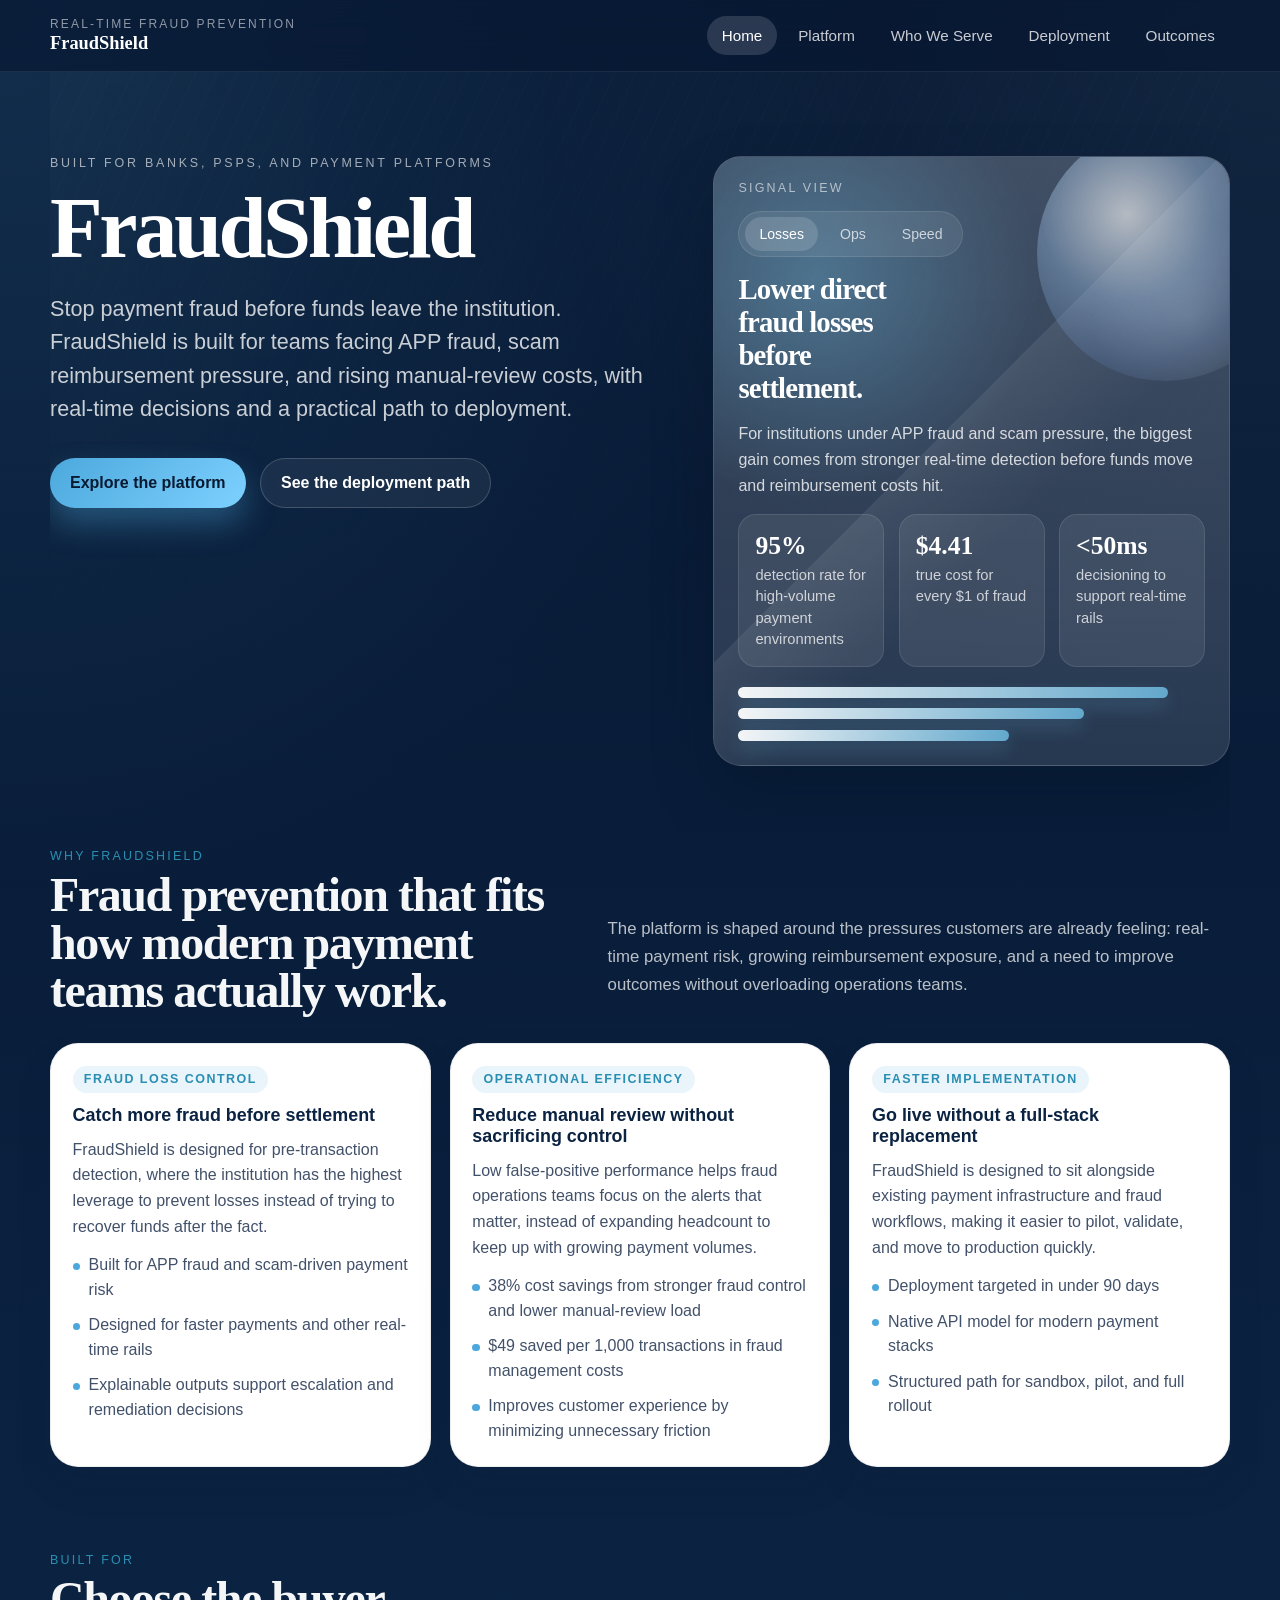
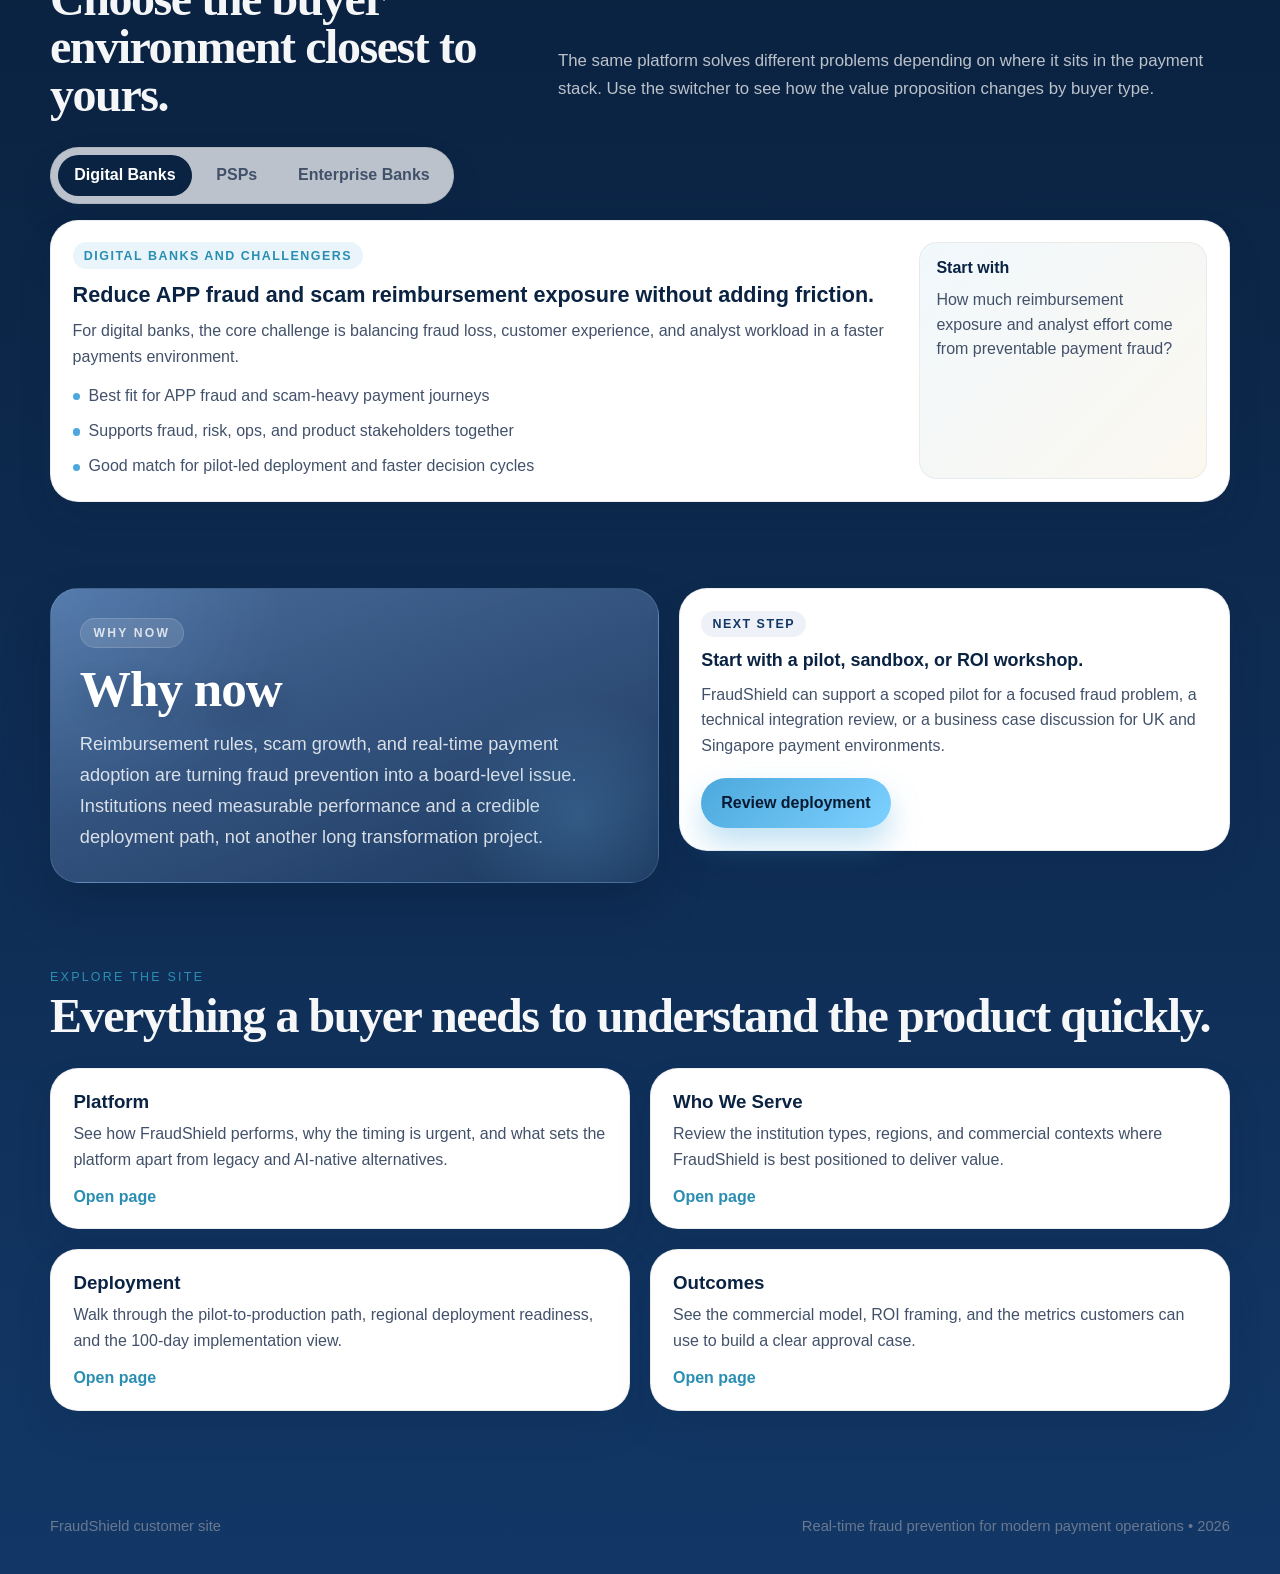
==== index.html @ af3e4e70 "Initial website commit" ====
<!DOCTYPE html>
<html lang="en">
  <head>
    <meta charset="UTF-8" />
    <meta name="viewport" content="width=device-width, initial-scale=1.0" />
    <title>FraudShield | Real-Time Fraud Detection for Banks and PSPs</title>
    <meta
      name="description"
      content="FraudShield helps banks, PSPs, and payment platforms stop payment fraud in real time with high detection accuracy, low false positives, and fast deployment."
    />
    <link rel="stylesheet" href="assets/styles.css" />
    <script src="assets/app.js" defer></script>
  </head>
  <body>
    <header class="site-header">
      <div class="site-header__inner">
        <a class="brand" href="index.html">
          <span class="brand__eyebrow">Real-Time Fraud Prevention</span>
          <span class="brand__name">FraudShield</span>
        </a>
        <button class="menu-toggle" type="button" aria-expanded="false" aria-label="Open navigation" data-menu-toggle>
          <span></span>
        </button>
        <nav class="site-nav" data-menu>
          <a href="index.html" data-nav>Home</a>
          <a href="opportunity.html" data-nav>Platform</a>
          <a href="prioritization.html" data-nav>Who We Serve</a>
          <a href="execution.html" data-nav>Deployment</a>
          <a href="economics.html" data-nav>Outcomes</a>
        </nav>
      </div>
    </header>

    <main>
      <section class="hero">
        <div class="reveal">
          <div class="eyebrow">Built for banks, PSPs, and payment platforms</div>
          <h1 class="hero__title">FraudShield</h1>
          <p class="hero__subtitle">
            Stop payment fraud before funds leave the institution. FraudShield is built for teams facing APP fraud,
            scam reimbursement pressure, and rising manual-review costs, with real-time decisions and a practical path
            to deployment.
          </p>
          <div class="hero__actions">
            <a class="button button--primary" href="opportunity.html">Explore the platform</a>
            <a class="button button--secondary" href="execution.html">See the deployment path</a>
          </div>
        </div>

        <aside class="hero-card hero-card--interactive reveal" data-tilt-card>
          <div class="hero-card__globe" aria-hidden="true"></div>
          <div class="hero-card__grid">
            <div class="hero-card__label">Signal View</div>
            <div class="signal-tabs" role="tablist" aria-label="FraudShield value drivers">
              <button class="signal-tab is-active" type="button" role="tab" aria-selected="true" data-signal-tab="loss">
                Losses
              </button>
              <button class="signal-tab" type="button" role="tab" aria-selected="false" data-signal-tab="ops">
                Ops
              </button>
              <button class="signal-tab" type="button" role="tab" aria-selected="false" data-signal-tab="speed">
                Speed
              </button>
            </div>

            <div class="signal-panel is-active" data-signal-panel="loss">
              <h2>Lower direct fraud losses before settlement.</h2>
              <p>
                For institutions under APP fraud and scam pressure, the biggest gain comes from stronger real-time
                detection before funds move and reimbursement costs hit.
              </p>
              <div class="hero-card__metrics">
                <div class="mini-metric">
                  <strong>95%</strong>
                  <span>detection rate for high-volume payment environments</span>
                </div>
                <div class="mini-metric">
                  <strong>$4.41</strong>
                  <span>true cost for every $1 of fraud</span>
                </div>
                <div class="mini-metric">
                  <strong>&lt;50ms</strong>
                  <span>decisioning to support real-time rails</span>
                </div>
              </div>
              <div class="signal-bars" aria-hidden="true">
                <span style="--bar: 92%"></span>
                <span style="--bar: 74%"></span>
                <span style="--bar: 58%"></span>
              </div>
            </div>

            <div class="signal-panel" data-signal-panel="ops" hidden>
              <h2>Free fraud teams from low-value review work.</h2>
              <p>
                FraudShield is designed to reduce noisy alerts so analysts can focus on meaningful risk, not swollen
                queues and unnecessary customer friction.
              </p>
              <div class="hero-card__metrics">
                <div class="mini-metric">
                  <strong>0.5%</strong>
                  <span>false positives to cut manual-review load</span>
                </div>
                <div class="mini-metric">
                  <strong>94%</strong>
                  <span>fewer false positives versus legacy systems</span>
                </div>
                <div class="mini-metric">
                  <strong>$49</strong>
                  <span>saved per 1,000 transactions in modeled outcomes</span>
                </div>
              </div>
              <div class="signal-bars" aria-hidden="true">
                <span style="--bar: 28%"></span>
                <span style="--bar: 86%"></span>
                <span style="--bar: 63%"></span>
              </div>
            </div>

            <div class="signal-panel" data-signal-panel="speed" hidden>
              <h2>Move from evaluation to production quickly.</h2>
              <p>
                The value proposition is not only stronger model performance. It is reaching pilot, validation, and
                production on a timeline that buying teams can realistically support.
              </p>
              <div class="hero-card__metrics">
                <div class="mini-metric">
                  <strong>&lt;90 days</strong>
                  <span>targeted deployment timeline</span>
                </div>
                <div class="mini-metric">
                  <strong>3 stages</strong>
                  <span>discover, validate, and launch path</span>
                </div>
                <div class="mini-metric">
                  <strong>API-first</strong>
                  <span>architecture for modern payment stacks</span>
                </div>
              </div>
              <div class="signal-bars" aria-hidden="true">
                <span style="--bar: 44%"></span>
                <span style="--bar: 67%"></span>
                <span style="--bar: 90%"></span>
              </div>
            </div>
          </div>
        </aside>
      </section>

      <section class="section">
        <div class="section__header reveal">
          <div>
            <div class="section__eyebrow">Why FraudShield</div>
            <h2>Fraud prevention that fits how modern payment teams actually work.</h2>
          </div>
          <p class="section__lead">
            The platform is shaped around the pressures customers are already feeling: real-time payment risk, growing
            reimbursement exposure, and a need to improve outcomes without overloading operations teams.
          </p>
        </div>

        <div class="story-grid">
          <article class="story-card reveal">
            <div class="label-row">
              <span class="label label--bright">Fraud Loss Control</span>
            </div>
            <h3>Catch more fraud before settlement</h3>
            <p>
              FraudShield is designed for pre-transaction detection, where the institution has the highest leverage to
              prevent losses instead of trying to recover funds after the fact.
            </p>
            <ul class="bullet-list">
              <li>Built for APP fraud and scam-driven payment risk</li>
              <li>Designed for faster payments and other real-time rails</li>
              <li>Explainable outputs support escalation and remediation decisions</li>
            </ul>
          </article>

          <article class="story-card reveal">
            <div class="label-row">
              <span class="label label--bright">Operational Efficiency</span>
            </div>
            <h3>Reduce manual review without sacrificing control</h3>
            <p>
              Low false-positive performance helps fraud operations teams focus on the alerts that matter, instead of
              expanding headcount to keep up with growing payment volumes.
            </p>
            <ul class="bullet-list">
              <li>38% cost savings from stronger fraud control and lower manual-review load</li>
              <li>$49 saved per 1,000 transactions in fraud management costs</li>
              <li>Improves customer experience by minimizing unnecessary friction</li>
            </ul>
          </article>

          <article class="story-card reveal">
            <div class="label-row">
              <span class="label label--bright">Faster Implementation</span>
            </div>
            <h3>Go live without a full-stack replacement</h3>
            <p>
              FraudShield is designed to sit alongside existing payment infrastructure and fraud workflows, making it
              easier to pilot, validate, and move to production quickly.
            </p>
            <ul class="bullet-list">
              <li>Deployment targeted in under 90 days</li>
              <li>Native API model for modern payment stacks</li>
              <li>Structured path for sandbox, pilot, and full rollout</li>
            </ul>
          </article>
        </div>
      </section>

      <section class="section">
        <div class="section__header reveal">
          <div>
            <div class="section__eyebrow">Built For</div>
            <h2>Choose the buyer environment closest to yours.</h2>
          </div>
          <p class="section__lead">
            The same platform solves different problems depending on where it sits in the payment stack. Use the switcher
            to see how the value proposition changes by buyer type.
          </p>
        </div>

        <div class="audience-switcher reveal" data-switcher>
          <div class="switcher-buttons" role="tablist" aria-label="Buyer types">
            <button class="switcher-button is-active" type="button" role="tab" aria-selected="true" data-switcher-tab="digital">
              Digital Banks
            </button>
            <button class="switcher-button" type="button" role="tab" aria-selected="false" data-switcher-tab="psp">
              PSPs
            </button>
            <button class="switcher-button" type="button" role="tab" aria-selected="false" data-switcher-tab="enterprise">
              Enterprise Banks
            </button>
          </div>

          <div class="switcher-panels">
            <article class="switcher-panel is-active" data-switcher-panel="digital">
              <div class="switcher-panel__main">
                <div class="label-row">
                  <span class="label label--bright">Digital Banks and Challengers</span>
                </div>
                <h3>Reduce APP fraud and scam reimbursement exposure without adding friction.</h3>
                <p>
                  For digital banks, the core challenge is balancing fraud loss, customer experience, and analyst
                  workload in a faster payments environment.
                </p>
                <ul class="bullet-list">
                  <li>Best fit for APP fraud and scam-heavy payment journeys</li>
                  <li>Supports fraud, risk, ops, and product stakeholders together</li>
                  <li>Good match for pilot-led deployment and faster decision cycles</li>
                </ul>
              </div>
              <aside class="switcher-panel__aside">
                <strong>Start with</strong>
                <span>How much reimbursement exposure and analyst effort come from preventable payment fraud?</span>
              </aside>
            </article>

            <article class="switcher-panel" data-switcher-panel="psp" hidden>
              <div class="switcher-panel__main">
                <div class="label-row">
                  <span class="label label--bright">PSPs and Fintech Platforms</span>
                </div>
                <h3>Protect transaction flows while preserving approval rates and customer experience.</h3>
                <p>
                  For PSPs, the value is both operational and financial: fewer unnecessary interventions, cleaner
                  alerts, and stronger protection around high-velocity payment traffic.
                </p>
                <ul class="bullet-list">
                  <li>Strong fit for payment risk, fraud ops, and platform teams</li>
                  <li>Useful where checkout friction and trust both matter</li>
                  <li>API-first architecture supports modern integration patterns</li>
                </ul>
              </div>
              <aside class="switcher-panel__aside">
                <strong>Start with</strong>
                <span>Where are false positives creating avoidable friction or review cost?</span>
              </aside>
            </article>

            <article class="switcher-panel" data-switcher-panel="enterprise" hidden>
              <div class="switcher-panel__main">
                <div class="label-row">
                  <span class="label label--bright">Regional and Enterprise Banks</span>
                </div>
                <h3>Add a stronger fraud-control layer with a credible pilot-to-production path.</h3>
                <p>
                  Larger institutions often care about governance, implementation assurance, and procurement realism as
                  much as model quality. FraudShield is designed to support all three.
                </p>
                <ul class="bullet-list">
                  <li>Relevant where boards and regulators want stronger control</li>
                  <li>Supports structured pilot and enterprise rollout discussions</li>
                  <li>Can sit alongside existing programs instead of forcing a full replacement</li>
                </ul>
              </div>
              <aside class="switcher-panel__aside">
                <strong>Start with</strong>
                <span>What would make a fraud upgrade easy for risk, tech, and procurement to back?</span>
              </aside>
            </article>
          </div>
        </div>
      </section>

      <section class="section">
        <div class="dual-grid">
          <article class="quote-card why-now-card reveal">
            <div class="why-now-card__kicker">Why now</div>
            <strong>Why now</strong>
            <p>
              Reimbursement rules, scam growth, and real-time payment adoption are turning fraud prevention into a board-level issue. Institutions need measurable performance and a credible deployment path, not another long transformation project.
            </p>
          </article>

          <article class="surface-card next-step-card reveal">
            <div class="label-row">
              <span class="label">Next step</span>
            </div>
            <h3>Start with a pilot, sandbox, or ROI workshop.</h3>
            <p>
              FraudShield can support a scoped pilot for a focused fraud problem, a technical integration review, or a
              business case discussion for UK and Singapore payment environments.
            </p>
            <div class="hero__actions" style="margin-top: 1.2rem;">
              <a class="button button--primary" href="execution.html">Review deployment</a>
              <a class="button button--secondary" href="economics.html">Review business outcomes</a>
            </div>
          </article>
        </div>
      </section>

      <section class="section">
        <div class="section__header reveal">
          <div>
            <div class="section__eyebrow">Explore The Site</div>
            <h2>Everything a buyer needs to understand the product quickly.</h2>
          </div>
        </div>

        <div class="link-grid">
          <a class="link-card reveal" href="opportunity.html">
            <h3>Platform</h3>
            <p>See how FraudShield performs, why the timing is urgent, and what sets the platform apart from legacy and AI-native alternatives.</p>
            <span class="link-card__arrow">Open page</span>
          </a>
          <a class="link-card reveal" href="prioritization.html">
            <h3>Who We Serve</h3>
            <p>Review the institution types, regions, and commercial contexts where FraudShield is best positioned to deliver value.</p>
            <span class="link-card__arrow">Open page</span>
          </a>
          <a class="link-card reveal" href="execution.html">
            <h3>Deployment</h3>
            <p>Walk through the pilot-to-production path, regional deployment readiness, and the 100-day implementation view.</p>
            <span class="link-card__arrow">Open page</span>
          </a>
          <a class="link-card reveal" href="economics.html">
            <h3>Outcomes</h3>
            <p>See the commercial model, ROI framing, and the metrics customers can use to build a clear approval case.</p>
            <span class="link-card__arrow">Open page</span>
          </a>
        </div>
      </section>
    </main>

    <footer class="footer">
      <div class="footer__inner">
        <span>FraudShield customer site</span>
        <span>Real-time fraud prevention for modern payment operations • <span data-year></span></span>
      </div>
    </footer>
  </body>
</html>
---- assets/styles.css ----
:root {
  --navy-950: #081a32;
  --navy-900: #0b2342;
  --navy-800: #123766;
  --sky-500: #4ca8dc;
  --sky-300: #9bd4f3;
  --teal-400: #2a8eb2;
  --sand-100: #f2e6cc;
  --sand-200: #e8d8b2;
  --gold-500: #c98933;
  --slate-900: #132033;
  --slate-700: #42516a;
  --slate-500: #6a7890;
  --slate-300: #b7c2d4;
  --slate-200: #d7deea;
  --slate-100: #eef2f8;
  --white: #ffffff;
  --shadow-lg: 0 30px 70px rgba(8, 26, 50, 0.18);
  --shadow-md: 0 18px 36px rgba(12, 30, 57, 0.1);
  --radius-lg: 28px;
  --radius-md: 18px;
  --radius-sm: 12px;
  --content-width: min(1180px, calc(100vw - 2.4rem));
  --serif: "Iowan Old Style", "Palatino Linotype", "Book Antiqua", Georgia, serif;
  --sans: "Avenir Next", "Segoe UI", "Helvetica Neue", Helvetica, sans-serif;
}

*,
*::before,
*::after {
  box-sizing: border-box;
}

html {
  scroll-behavior: smooth;
}

body {
  margin: 0;
  font-family: var(--sans);
  color: var(--slate-900);
  background:
    radial-gradient(circle at top left, rgba(76, 168, 220, 0.16), transparent 26%),
    radial-gradient(circle at top right, rgba(155, 212, 243, 0.08), transparent 22%),
    linear-gradient(180deg, #071731 0, #0b2342 52%, #123766 100%);
  min-height: 100vh;
}

body.menu-open {
  overflow: hidden;
}

a {
  color: inherit;
  text-decoration: none;
}

img {
  max-width: 100%;
  display: block;
}

button {
  font: inherit;
}

.site-header {
  position: sticky;
  top: 0;
  z-index: 20;
  padding: 1rem 0;
  backdrop-filter: blur(16px);
  background: rgba(7, 23, 49, 0.64);
  border-bottom: 1px solid rgba(255, 255, 255, 0.08);
}

.site-header__inner,
.section,
.footer__inner {
  width: var(--content-width);
  margin: 0 auto;
}

.site-header__inner {
  display: flex;
  align-items: center;
  justify-content: space-between;
  gap: 1rem;
}

.brand {
  display: flex;
  flex-direction: column;
  gap: 0.1rem;
  color: var(--white);
}

.brand__eyebrow {
  font-size: 0.75rem;
  letter-spacing: 0.18em;
  text-transform: uppercase;
  color: rgba(255, 255, 255, 0.55);
}

.brand__name {
  font-family: var(--serif);
  font-size: 1.15rem;
  font-weight: 700;
}

.site-nav {
  display: flex;
  align-items: center;
  gap: 0.35rem;
}

.site-nav a {
  color: rgba(255, 255, 255, 0.78);
  padding: 0.7rem 0.95rem;
  border-radius: 999px;
  transition: background-color 180ms ease, color 180ms ease, transform 180ms ease;
  font-size: 0.95rem;
}

.site-nav a:hover,
.site-nav a.is-active {
  background: rgba(255, 255, 255, 0.14);
  color: var(--white);
}

.site-nav a:hover {
  transform: translateY(-1px);
}

.menu-toggle {
  display: none;
  border: 0;
  background: rgba(255, 255, 255, 0.1);
  color: var(--white);
  width: 2.9rem;
  height: 2.9rem;
  border-radius: 999px;
  align-items: center;
  justify-content: center;
  cursor: pointer;
}

.menu-toggle span,
.menu-toggle span::before,
.menu-toggle span::after {
  display: block;
  width: 1.2rem;
  height: 2px;
  background: currentColor;
  position: relative;
  border-radius: 999px;
  transition: transform 180ms ease, opacity 180ms ease;
}

.menu-toggle span::before,
.menu-toggle span::after {
  content: "";
  position: absolute;
  left: 0;
}

.menu-toggle span::before {
  top: -0.38rem;
}

.menu-toggle span::after {
  top: 0.38rem;
}

.menu-toggle[aria-expanded="true"] span {
  background: transparent;
}

.menu-toggle[aria-expanded="true"] span::before {
  transform: translateY(0.38rem) rotate(45deg);
}

.menu-toggle[aria-expanded="true"] span::after {
  transform: translateY(-0.38rem) rotate(-45deg);
}

main {
  display: block;
}

.hero,
.page-hero {
  width: var(--content-width);
  margin: 0 auto;
  color: var(--white);
  position: relative;
  overflow: clip;
}

.hero {
  display: grid;
  grid-template-columns: minmax(0, 1.1fr) minmax(18rem, 0.9fr);
  gap: 2rem;
  padding: 5.2rem 0 4.2rem;
  align-items: start;
  isolation: isolate;
}

.hero::before {
  content: "";
  position: absolute;
  inset: 0;
  pointer-events: none;
  background:
    linear-gradient(90deg, rgba(255, 255, 255, 0.04), transparent 30%),
    repeating-linear-gradient(
      115deg,
      transparent 0,
      transparent 18px,
      rgba(255, 255, 255, 0.035) 18px,
      rgba(255, 255, 255, 0.035) 19px
    );
  mask-image: linear-gradient(180deg, rgba(0, 0, 0, 0.7), transparent 80%);
  opacity: 0.6;
}

.hero > * {
  position: relative;
  z-index: 1;
}

.page-hero {
  padding: 4.6rem 0 3.2rem;
  display: grid;
  gap: 1.3rem;
  max-width: 72rem;
}

.page-hero--with-art {
  grid-template-columns: minmax(0, 1fr) minmax(18rem, 0.72fr);
  align-items: center;
  gap: 2.5rem;
}

.page-hero__content {
  position: relative;
  z-index: 1;
}

.page-hero__art {
  position: relative;
  min-height: 26rem;
  display: grid;
  place-items: center;
  pointer-events: none;
}

.page-hero__art::before {
  content: "";
  position: absolute;
  inset: 12% 6% 10% 12%;
  border-radius: 50%;
  background:
    radial-gradient(circle at center, rgba(123, 214, 255, 0.12), transparent 48%),
    radial-gradient(circle at center, rgba(255, 255, 255, 0.04), transparent 70%);
  filter: blur(8px);
  opacity: 0.85;
}

.page-hero__art::after {
  content: "";
  position: absolute;
  inset: 0;
  background:
    linear-gradient(90deg, transparent, rgba(255, 255, 255, 0.025) 35%, transparent 68%),
    repeating-linear-gradient(
      118deg,
      transparent 0,
      transparent 20px,
      rgba(255, 255, 255, 0.025) 20px,
      rgba(255, 255, 255, 0.025) 21px
    );
  mask-image: linear-gradient(90deg, transparent 6%, rgba(0, 0, 0, 0.9) 24%, rgba(0, 0, 0, 0.9) 80%, transparent);
  opacity: 0.35;
}

.signal-orbit {
  position: relative;
  width: min(24rem, 100%);
  aspect-ratio: 1;
  opacity: 0.55;
}

.signal-orbit__ring,
.signal-orbit__core,
.signal-orbit__node {
  position: absolute;
  border-radius: 50%;
}

.signal-orbit__ring {
  inset: 0;
  border: 1px solid rgba(189, 227, 255, 0.12);
  box-shadow: inset 0 0 28px rgba(123, 214, 255, 0.03);
}

.signal-orbit__ring--mid {
  inset: 16%;
  border-color: rgba(189, 227, 255, 0.1);
}

.signal-orbit__ring--inner {
  inset: 31%;
  border-color: rgba(189, 227, 255, 0.08);
}

.signal-orbit__core {
  inset: 43%;
  background:
    radial-gradient(circle, rgba(215, 243, 255, 0.55), rgba(123, 214, 255, 0.08) 62%, transparent 76%);
  box-shadow: 0 0 36px rgba(123, 214, 255, 0.08);
}

.signal-orbit__node {
  width: 0.7rem;
  height: 0.7rem;
  background: rgba(215, 243, 255, 0.55);
  box-shadow: 0 0 16px rgba(123, 214, 255, 0.16);
}

.signal-orbit__node--top {
  top: 11%;
  left: 50%;
  transform: translateX(-50%);
}

.signal-orbit__node--right {
  right: 12%;
  top: 52%;
  transform: translateY(-50%);
}

.signal-orbit__node--bottom {
  bottom: 16%;
  left: 26%;
}

.signal-traces {
  position: absolute;
  right: 4%;
  bottom: 12%;
  width: min(14rem, 62%);
  display: grid;
  gap: 0.65rem;
  opacity: 0.52;
}

.signal-traces span {
  display: block;
  width: var(--trace-width);
  height: 0.5rem;
  border-radius: 999px;
  background: linear-gradient(90deg, rgba(255, 255, 255, 0.55), rgba(123, 214, 255, 0.26));
  box-shadow: 0 6px 18px rgba(123, 214, 255, 0.06);
  animation: signal-trace-pulse 6s ease-in-out infinite;
  animation-delay: var(--trace-delay);
}

.page-hero__art--segments::before {
  inset: 12% 10% 10% 12%;
  opacity: 0.32;
}

.segment-map {
  position: relative;
  width: min(25rem, 100%);
  min-height: 24rem;
  opacity: 0.68;
}

.segment-map__row {
  position: absolute;
  width: 15rem;
  display: grid;
  gap: 0.3rem;
}

.segment-map__meta {
  color: rgba(155, 212, 243, 0.6);
  font-size: 0.7rem;
  letter-spacing: 0.16em;
  text-transform: uppercase;
}

.segment-map__row strong {
  color: rgba(255, 255, 255, 0.8);
  font-size: 1rem;
  font-weight: 600;
}

.segment-map__line {
  position: relative;
  display: block;
  width: 100%;
  height: 1px;
  margin-top: 0.35rem;
  background: linear-gradient(90deg, rgba(189, 227, 255, 0.28), transparent 88%);
}

.segment-map__line::after {
  content: "";
  position: absolute;
  right: 0;
  top: 50%;
  width: 0.62rem;
  height: 0.62rem;
  border-radius: 50%;
  background: rgba(217, 245, 255, 0.42);
  transform: translateY(-50%);
  box-shadow: 0 0 10px rgba(123, 214, 255, 0.1);
}

.segment-map__row--top {
  top: 14%;
  right: 8%;
}

.segment-map__row--mid {
  top: 42%;
  left: 6%;
}

.segment-map__row--base {
  right: 12%;
  bottom: 16%;
}

.page-hero__art--stages::before {
  inset: 14% 8% 12% 10%;
  opacity: 0.58;
}

.stage-flow {
  position: relative;
  width: min(26rem, 100%);
  min-height: 22rem;
  opacity: 0.56;
}

.stage-flow__card,
.stage-flow__connector {
  position: absolute;
}

.stage-flow__card {
  width: 11rem;
  padding: 0.95rem 1rem;
  border-radius: 1.15rem;
  background:
    linear-gradient(180deg, rgba(255, 255, 255, 0.08), rgba(255, 255, 255, 0.03));
  border: 1px solid rgba(189, 227, 255, 0.12);
  box-shadow: inset 0 0 24px rgba(123, 214, 255, 0.03);
  backdrop-filter: blur(6px);
}

.stage-flow__card::after {
  content: "";
  position: absolute;
  inset: auto 1rem 0.8rem 1rem;
  height: 2px;
  border-radius: 999px;
  background: linear-gradient(90deg, rgba(123, 214, 255, 0.45), rgba(255, 255, 255, 0.08));
}

.stage-flow__step {
  display: block;
  margin-bottom: 0.45rem;
  color: rgba(155, 212, 243, 0.72);
  font-size: 0.72rem;
  letter-spacing: 0.16em;
  text-transform: uppercase;
}

.stage-flow__title {
  display: block;
  color: rgba(255, 255, 255, 0.86);
  font-weight: 600;
  letter-spacing: 0.01em;
}

.stage-flow__card--one {
  left: 2%;
  top: 11%;
}

.stage-flow__card--two {
  right: 8%;
  top: 34%;
}

.stage-flow__card--three {
  left: 20%;
  bottom: 8%;
}

.stage-flow__connector {
  height: 1px;
  background: linear-gradient(90deg, rgba(189, 227, 255, 0.22), transparent 86%);
  transform-origin: 0 0;
}

.stage-flow__connector--one {
  left: 35%;
  top: 27%;
  width: 8.8rem;
  transform: rotate(24deg);
}

.stage-flow__connector--two {
  left: 41%;
  top: 66%;
  width: 9.1rem;
  transform: rotate(-30deg);
}

.page-hero__art--target::before {
  inset: 11% 10% 11% 10%;
  opacity: 0.42;
}

.target-mark {
  position: relative;
  width: min(25rem, 100%);
  aspect-ratio: 1;
  opacity: 0.5;
}

.target-mark__ring,
.target-mark__crosshair,
.target-mark__core,
.target-mark__accent {
  position: absolute;
}

.target-mark__ring {
  inset: 0;
  border-radius: 50%;
  border: 1px solid rgba(189, 227, 255, 0.1);
}

.target-mark__ring--mid {
  inset: 18%;
  border-color: rgba(189, 227, 255, 0.08);
}

.target-mark__ring--inner {
  inset: 36%;
  border-color: rgba(189, 227, 255, 0.07);
}

.target-mark__crosshair {
  background: linear-gradient(90deg, transparent, rgba(189, 227, 255, 0.14), transparent);
}

.target-mark__crosshair--x {
  left: 8%;
  right: 8%;
  top: 50%;
  height: 1px;
  transform: translateY(-50%);
}

.target-mark__crosshair--y {
  top: 8%;
  bottom: 8%;
  left: 50%;
  width: 1px;
  transform: translateX(-50%);
  background: linear-gradient(180deg, transparent, rgba(189, 227, 255, 0.14), transparent);
}

.target-mark__core {
  inset: 46.5%;
  border-radius: 50%;
  background:
    radial-gradient(circle, rgba(217, 245, 255, 0.52), rgba(123, 214, 255, 0.14) 58%, transparent 74%);
  box-shadow: 0 0 24px rgba(123, 214, 255, 0.08);
}

.target-mark__accent {
  border-radius: 999px;
  border: 1px solid rgba(123, 214, 255, 0.18);
  border-bottom-color: transparent;
  border-left-color: transparent;
}

.target-mark__accent--one {
  inset: 12%;
  transform: rotate(18deg);
}

.target-mark__accent--two {
  inset: 29%;
  transform: rotate(-22deg);
  opacity: 0.75;
}

.eyebrow {
  font-size: 0.78rem;
  text-transform: uppercase;
  letter-spacing: 0.22em;
  color: rgba(255, 255, 255, 0.62);
  margin-bottom: 1rem;
}

.hero h1,
.page-hero h1 {
  margin: 0;
  font-family: var(--serif);
  line-height: 0.98;
  letter-spacing: -0.04em;
}

.hero h1 {
  font-size: clamp(3rem, 7vw, 5.4rem);
  max-width: 11ch;
}

.hero__title {
  will-change: opacity, transform;
}

.js .reveal.is-visible .hero__title {
  animation: hero-title-fade 480ms ease-out 90ms both;
}

.page-hero h1 {
  font-size: clamp(2.8rem, 5vw, 4rem);
  line-height: 1.02;
  max-width: 16ch;
}

.hero__subtitle,
.page-hero__subtitle {
  font-size: clamp(1.1rem, 2vw, 1.35rem);
  max-width: 38rem;
  color: rgba(255, 255, 255, 0.78);
  line-height: 1.55;
}

@keyframes hero-title-fade {
  from {
    opacity: 0;
    transform: translateY(10px);
  }

  to {
    opacity: 1;
    transform: translateY(0);
  }
}

@keyframes signal-trace-pulse {
  0%,
  100% {
    opacity: 0.42;
    transform: translateX(0);
  }

  50% {
    opacity: 0.68;
    transform: translateX(4px);
  }
}

.hero__actions {
  margin-top: 2rem;
  display: flex;
  flex-wrap: wrap;
  gap: 0.9rem;
}

.button {
  display: inline-flex;
  align-items: center;
  justify-content: center;
  gap: 0.5rem;
  padding: 0.95rem 1.25rem;
  border-radius: 999px;
  font-weight: 600;
  transition: transform 180ms ease, box-shadow 180ms ease, background-color 180ms ease;
}

.button:hover {
  transform: translateY(-2px);
}

.button--primary {
  background: linear-gradient(135deg, var(--sky-500), #7dd1ff);
  color: var(--navy-950);
  box-shadow: 0 16px 30px rgba(76, 168, 220, 0.35);
}

.button--secondary {
  border: 1px solid rgba(255, 255, 255, 0.18);
  color: var(--white);
  background: rgba(255, 255, 255, 0.06);
}

.chip-row {
  display: flex;
  flex-wrap: wrap;
  gap: 0.7rem;
  margin-top: 1.5rem;
}

.chip {
  display: inline-flex;
  align-items: center;
  gap: 0.45rem;
  padding: 0.55rem 0.85rem;
  border-radius: 999px;
  background: rgba(255, 255, 255, 0.09);
  color: rgba(255, 255, 255, 0.87);
  border: 1px solid rgba(255, 255, 255, 0.08);
  font-size: 0.92rem;
  transition: transform 180ms ease, background-color 180ms ease, border-color 180ms ease;
}

.chip:hover {
  transform: translateY(-2px);
  background: rgba(255, 255, 255, 0.13);
  border-color: rgba(255, 255, 255, 0.18);
}

.hero-card,
.surface-card,
.quote-card,
.insight-card,
.market-card,
.phase-card,
.story-card,
.kpi-card,
.risk-card,
.timeline-card,
.data-card {
  background: var(--white);
  border: 1px solid rgba(19, 32, 51, 0.08);
  border-radius: var(--radius-lg);
  box-shadow: var(--shadow-md);
}

.hero-card {
  padding: 1.5rem;
  background:
    linear-gradient(180deg, rgba(255, 255, 255, 0.14), rgba(255, 255, 255, 0.05)),
    rgba(255, 255, 255, 0.08);
  border-color: rgba(255, 255, 255, 0.12);
  color: var(--white);
  box-shadow: 0 30px 60px rgba(5, 17, 36, 0.28);
  position: relative;
  overflow: hidden;
  transition: transform 220ms ease, box-shadow 220ms ease, border-color 220ms ease;
}

.hero-card::before {
  content: "";
  position: absolute;
  inset: 0;
  background:
    radial-gradient(circle at 20% 20%, rgba(123, 214, 255, 0.3), transparent 35%),
    linear-gradient(135deg, transparent 0, transparent 45%, rgba(255, 255, 255, 0.08) 45%, transparent 60%);
  pointer-events: none;
}

.hero-card__globe {
  position: absolute;
  width: 16rem;
  height: 16rem;
  border-radius: 50%;
  right: -4rem;
  top: -2rem;
  background:
    radial-gradient(circle at 35% 35%, rgba(255, 255, 255, 0.88), rgba(173, 212, 255, 0.46) 36%, rgba(89, 120, 169, 0.42) 64%, rgba(11, 35, 66, 0.08) 78%),
    radial-gradient(circle at 60% 75%, rgba(255, 255, 255, 0.3), transparent 40%);
  opacity: 0.7;
  filter: blur(0.4px);
}

.hero-card__grid {
  position: relative;
  display: grid;
  gap: 1rem;
}

.hero-card--interactive:hover {
  box-shadow: 0 36px 72px rgba(5, 17, 36, 0.34);
  border-color: rgba(255, 255, 255, 0.18);
}

.hero-card__label {
  font-size: 0.78rem;
  letter-spacing: 0.18em;
  text-transform: uppercase;
  color: rgba(255, 255, 255, 0.6);
}

.hero-card h2,
.section h2 {
  font-family: var(--serif);
  letter-spacing: -0.03em;
}

.hero-card h2 {
  margin: 0;
  font-size: 1.8rem;
  max-width: 12ch;
}

.hero-card p {
  margin: 0;
  line-height: 1.6;
  color: rgba(255, 255, 255, 0.8);
  max-width: 30rem;
}

.hero-card__metrics {
  display: grid;
  gap: 0.9rem;
  grid-template-columns: repeat(3, minmax(0, 1fr));
}

.mini-metric {
  padding: 1rem;
  border-radius: var(--radius-md);
  background: rgba(255, 255, 255, 0.08);
  border: 1px solid rgba(255, 255, 255, 0.1);
}

.mini-metric strong {
  display: block;
  font-size: 1.6rem;
  font-family: var(--serif);
  margin-bottom: 0.25rem;
}

.mini-metric span {
  color: rgba(255, 255, 255, 0.75);
  font-size: 0.92rem;
  line-height: 1.45;
}

.signal-tabs {
  display: inline-flex;
  gap: 0.45rem;
  padding: 0.35rem;
  border-radius: 999px;
  background: rgba(255, 255, 255, 0.08);
  border: 1px solid rgba(255, 255, 255, 0.1);
  width: fit-content;
}

.signal-tab {
  border: 0;
  background: transparent;
  color: rgba(255, 255, 255, 0.72);
  padding: 0.55rem 0.9rem;
  border-radius: 999px;
  font-size: 0.88rem;
  cursor: pointer;
  transition: background-color 180ms ease, color 180ms ease, transform 180ms ease;
}

.signal-tab:hover {
  color: var(--white);
}

.signal-tab.is-active {
  background: rgba(255, 255, 255, 0.14);
  color: var(--white);
}

.signal-panel {
  display: grid;
  gap: 1rem;
}

.signal-panel[hidden] {
  display: none;
}

.signal-bars {
  display: grid;
  gap: 0.65rem;
  margin-top: 0.2rem;
}

.signal-bars span {
  display: block;
  height: 0.7rem;
  width: var(--bar);
  border-radius: 999px;
  background:
    linear-gradient(90deg, rgba(255, 255, 255, 0.95), rgba(123, 214, 255, 0.7));
  box-shadow: 0 8px 18px rgba(123, 214, 255, 0.2);
}

.section {
  padding: 1rem 0 4.4rem;
}

.section__header {
  display: flex;
  justify-content: space-between;
  align-items: end;
  gap: 1rem;
  margin-bottom: 1.75rem;
}

.section__eyebrow {
  text-transform: uppercase;
  letter-spacing: 0.18em;
  font-size: 0.78rem;
  color: var(--teal-400);
  margin-bottom: 0.5rem;
}

.section h2 {
  margin: 0;
  font-size: clamp(2rem, 4vw, 3rem);
  line-height: 1;
  color: rgba(255, 255, 255, 0.96);
}

.section__lead {
  max-width: 42rem;
  color: rgba(255, 255, 255, 0.72);
  line-height: 1.65;
  font-size: 1.05rem;
}

.stats-grid,
.story-grid,
.market-grid,
.phase-grid,
.kpi-grid,
.risk-grid,
.link-grid,
.dual-grid,
.insight-quad {
  display: grid;
  gap: 1.2rem;
}

.stats-grid {
  grid-template-columns: repeat(4, minmax(0, 1fr));
}

.story-grid,
.market-grid,
.phase-grid,
.kpi-grid {
  grid-template-columns: repeat(3, minmax(0, 1fr));
}

.risk-grid,
.link-grid {
  grid-template-columns: repeat(2, minmax(0, 1fr));
}

.insight-quad {
  grid-template-columns: repeat(2, minmax(0, 1fr));
  align-items: stretch;
}

.dual-grid {
  grid-template-columns: minmax(0, 1.05fr) minmax(0, 0.95fr);
  align-items: start;
}

.insight-quad__card {
  height: 100%;
}

.insight-quad__card--accent {
  position: relative;
  overflow: hidden;
}

.insight-quad__card--accent::before {
  content: "";
  position: absolute;
  inset: 0 0 auto 0;
  height: 4px;
  background: linear-gradient(90deg, rgba(76, 168, 220, 0.95), rgba(155, 212, 243, 0.38));
}

.insight-quad .section__eyebrow {
  margin-bottom: 0.75rem;
}

.surface-card,
.insight-card,
.story-card,
.market-card,
.phase-card,
.kpi-card,
.risk-card,
.timeline-card,
.data-card {
  padding: 1.35rem;
}

.surface-card,
.insight-card,
.story-card,
.market-card,
.phase-card,
.kpi-card,
.risk-card,
.timeline-card,
.data-card {
  transition: transform 180ms ease, box-shadow 180ms ease, border-color 180ms ease;
}

.surface-card--interactive:hover,
.story-card:hover,
.insight-card:hover,
.market-card:hover,
.phase-card:hover,
.kpi-card:hover,
.risk-card:hover,
.timeline-card:hover,
.data-card:hover {
  transform: translateY(-4px);
  box-shadow: var(--shadow-lg);
  border-color: rgba(76, 168, 220, 0.2);
}

.surface-card h3,
.insight-card h3,
.story-card h3,
.market-card h3,
.phase-card h3,
.kpi-card h3,
.risk-card h3,
.timeline-card h3,
.data-card h3 {
  margin: 0 0 0.65rem;
  font-size: 1.12rem;
  color: var(--navy-900);
}

.stat-card__value,
.kpi-card__value {
  font-size: 2.1rem;
  font-family: var(--serif);
  color: var(--navy-900);
  display: block;
  margin-bottom: 0.35rem;
}

.stat-card__label,
.kpi-card__label {
  color: var(--slate-700);
  line-height: 1.55;
}

.surface-card p,
.insight-card p,
.story-card p,
.market-card p,
.phase-card p,
.risk-card p,
.timeline-card p,
.data-card p,
.quote-card p {
  margin: 0;
  color: var(--slate-700);
  line-height: 1.6;
}

.quote-card {
  padding: 1.5rem;
  background:
    linear-gradient(145deg, rgba(86, 125, 171, 0.5), rgba(44, 73, 115, 0.78)),
    rgba(255, 255, 255, 0.08);
  border: 1px solid rgba(255, 255, 255, 0.12);
  box-shadow: 0 24px 48px rgba(5, 17, 36, 0.22);
}

.quote-card strong {
  display: block;
  margin-bottom: 0.55rem;
  color: rgba(255, 255, 255, 0.96);
  font-size: 1.5rem;
  font-family: var(--serif);
  letter-spacing: -0.02em;
}

.quote-card p {
  color: rgba(255, 255, 255, 0.8);
  max-width: 40rem;
}

.why-now-card {
  position: relative;
  padding: 1.8rem;
  display: grid;
  gap: 1rem;
  align-content: start;
  background:
    radial-gradient(circle at top left, rgba(139, 194, 255, 0.2), transparent 34%),
    linear-gradient(160deg, rgba(96, 132, 182, 0.72), rgba(28, 57, 96, 0.92));
  border-color: rgba(168, 209, 255, 0.18);
  overflow: hidden;
}

.why-now-card::after {
  content: "";
  position: absolute;
  inset: auto -8% -22% auto;
  width: 16rem;
  height: 16rem;
  border-radius: 50%;
  background: radial-gradient(circle, rgba(124, 204, 255, 0.18), transparent 68%);
  pointer-events: none;
}

.why-now-card__kicker {
  display: inline-flex;
  align-items: center;
  width: fit-content;
  padding: 0.45rem 0.8rem;
  border-radius: 999px;
  background: rgba(255, 255, 255, 0.12);
  border: 1px solid rgba(255, 255, 255, 0.14);
  color: rgba(255, 255, 255, 0.78);
  text-transform: uppercase;
  letter-spacing: 0.18em;
  font-size: 0.76rem;
  font-weight: 700;
}

.why-now-card strong {
  margin-bottom: 0;
  max-width: none;
  font-size: clamp(2.6rem, 4vw, 3.8rem);
  line-height: 0.96;
  color: var(--white);
  text-shadow: 0 8px 24px rgba(7, 23, 49, 0.18);
}

.why-now-card p {
  font-size: 1.14rem;
  line-height: 1.7;
  color: rgba(255, 255, 255, 0.82);
  max-width: 34rem;
}

.next-step-card {
  display: grid;
  align-content: start;
  height: fit-content;
}

.bullet-list,
.timeline-list,
.plain-list {
  list-style: none;
  padding: 0;
  margin: 0.9rem 0 0;
  display: grid;
  gap: 0.65rem;
}

.bullet-list li,
.timeline-list li,
.plain-list li {
  position: relative;
  padding-left: 1rem;
  color: var(--slate-700);
  line-height: 1.55;
}

.bullet-list li::before,
.timeline-list li::before,
.plain-list li::before {
  content: "";
  position: absolute;
  left: 0;
  top: 0.58rem;
  width: 0.45rem;
  height: 0.45rem;
  border-radius: 50%;
  background: var(--sky-500);
}

.timeline-list li::before {
  background: var(--gold-500);
}

.label-row,
.phase-chip-row {
  display: flex;
  flex-wrap: wrap;
  gap: 0.55rem;
  margin-bottom: 0.8rem;
}

.label,
.phase-chip {
  display: inline-flex;
  align-items: center;
  justify-content: center;
  padding: 0.4rem 0.7rem;
  border-radius: 999px;
  font-size: 0.78rem;
  font-weight: 700;
  text-transform: uppercase;
  letter-spacing: 0.12em;
}

.label {
  background: var(--slate-100);
  color: var(--navy-800);
}

.label--bright {
  background: rgba(76, 168, 220, 0.12);
  color: var(--teal-400);
}

.phase-chip--phase1 {
  background: rgba(76, 168, 220, 0.12);
  color: var(--teal-400);
}

.phase-chip--phase2 {
  background: rgba(201, 137, 51, 0.12);
  color: #8f5a15;
}

.phase-chip--phase3 {
  background: rgba(19, 32, 51, 0.08);
  color: var(--slate-700);
}

.comparison-shell,
.table-shell {
  background: var(--white);
  border-radius: var(--radius-lg);
  padding: 0.5rem;
  box-shadow: var(--shadow-md);
  border: 1px solid rgba(19, 32, 51, 0.08);
  overflow: auto;
}

table {
  width: 100%;
  border-collapse: collapse;
  min-width: 42rem;
}

thead th {
  text-align: left;
  font-size: 0.78rem;
  text-transform: uppercase;
  letter-spacing: 0.12em;
  color: var(--slate-500);
  padding: 1rem 0.9rem;
  border-bottom: 1px solid var(--slate-200);
}

tbody td {
  padding: 1rem 0.9rem;
  border-bottom: 1px solid var(--slate-100);
  color: var(--slate-700);
  vertical-align: top;
}

tbody tr:last-child td {
  border-bottom: 0;
}

tbody tr:hover td {
  background: rgba(76, 168, 220, 0.04);
}

.comparison-table__fraudshield-head {
  position: relative;
  color: var(--navy-900);
  font-weight: 700;
  letter-spacing: 0.16em;
}

.comparison-table__fraudshield-head::after {
  content: "";
  position: absolute;
  left: 0.9rem;
  right: 0.9rem;
  bottom: -1px;
  height: 2px;
  border-radius: 999px;
  background: rgba(76, 168, 220, 0.55);
}

.comparison-table__fraudshield-cell {
  position: relative;
  background: rgba(76, 168, 220, 0.06);
  color: var(--navy-900);
  box-shadow: inset 2px 0 0 rgba(76, 168, 220, 0.18);
  transition: background-color 180ms ease, box-shadow 180ms ease, color 180ms ease;
}

.comparison-table__fraudshield-cell strong {
  color: var(--navy-900);
  font-weight: 600;
  letter-spacing: 0.01em;
}

.comparison-table tbody tr:hover .comparison-table__fraudshield-cell {
  background: rgba(76, 168, 220, 0.12);
  box-shadow: inset 3px 0 0 rgba(76, 168, 220, 0.72);
}

.comparison-note {
  display: grid;
  gap: 0.5rem;
  margin: 0.75rem 0 0;
  padding: 1rem 1.05rem 0.4rem;
  border-top: 1px solid var(--slate-200);
}

.comparison-note__label {
  font-size: 0.76rem;
  text-transform: uppercase;
  letter-spacing: 0.16em;
  color: var(--teal-400);
  font-weight: 700;
}

.comparison-note p {
  margin: 0;
  color: var(--slate-700);
  line-height: 1.6;
}

.table-score {
  display: inline-flex;
  align-items: center;
  justify-content: center;
  min-width: 3rem;
  padding: 0.38rem 0.65rem;
  border-radius: 999px;
  background: var(--navy-900);
  color: var(--white);
  font-weight: 700;
}

.table-score--soft {
  background: rgba(19, 32, 51, 0.08);
  color: var(--slate-900);
}

.market-card__meta {
  display: grid;
  gap: 0.35rem;
  margin: 0.9rem 0 1rem;
  color: var(--slate-700);
}

.market-card__meta span {
  display: flex;
  justify-content: space-between;
  gap: 1rem;
  padding-bottom: 0.45rem;
  border-bottom: 1px solid var(--slate-100);
}

.market-card__meta strong {
  color: var(--navy-900);
}

.pull-quote {
  margin-top: 1rem;
  padding: 1rem 1rem 1rem 1.1rem;
  border-left: 3px solid var(--gold-500);
  background: rgba(201, 137, 51, 0.08);
  border-radius: 0 var(--radius-sm) var(--radius-sm) 0;
  color: var(--navy-900);
  font-weight: 600;
}

.roadmap {
  display: grid;
  gap: 1rem;
}

.roadmap__band {
  display: grid;
  grid-template-columns: 14rem 1fr;
  gap: 1rem;
  padding: 1rem;
  border-radius: var(--radius-lg);
  background: var(--white);
  box-shadow: var(--shadow-md);
  border: 1px solid rgba(19, 32, 51, 0.08);
}

.roadmap__band h3 {
  margin: 0 0 0.35rem;
  color: var(--navy-900);
}

.roadmap__band p {
  margin: 0;
  color: var(--slate-700);
}

.roadmap__detail {
  display: grid;
  gap: 0.85rem;
}

.roadmap__milestones {
  display: flex;
  flex-wrap: wrap;
  gap: 0.7rem;
}

.milestone {
  padding: 0.65rem 0.8rem;
  background: var(--slate-100);
  border-radius: var(--radius-sm);
  color: var(--navy-900);
  font-weight: 600;
}

.gtm-grid {
  display: grid;
  grid-template-columns: repeat(2, minmax(0, 1fr));
  gap: 1.2rem;
}

.sprint-grid {
  display: grid;
  grid-template-columns: repeat(4, minmax(0, 1fr));
  gap: 0.8rem;
  margin-top: 1rem;
}

.sprint-step {
  padding: 1rem;
  border-radius: var(--radius-md);
  background: var(--slate-100);
  min-height: 11rem;
}

.sprint-step strong {
  display: block;
  margin-bottom: 0.45rem;
  color: var(--navy-900);
}

.pricing-grid {
  display: grid;
  grid-template-columns: repeat(3, minmax(0, 1fr));
  gap: 1rem;
}

.pricing-card {
  padding: 1.35rem;
  background: var(--white);
  border-radius: var(--radius-lg);
  border: 1px solid rgba(19, 32, 51, 0.08);
  box-shadow: var(--shadow-md);
}

.pricing-card h3 {
  margin: 0 0 0.4rem;
  color: var(--navy-900);
}

.pricing-card__price {
  font-family: var(--serif);
  font-size: 2rem;
  margin: 0.2rem 0 0.65rem;
  color: var(--navy-900);
}

.allocation-bar {
  display: flex;
  height: 1rem;
  border-radius: 999px;
  overflow: hidden;
  margin-top: 1rem;
  background: var(--slate-200);
}

.allocation-bar span {
  display: block;
  height: 100%;
}

.allocation-uk {
  width: 50%;
  background: var(--sky-500);
}

.allocation-sg {
  width: 10%;
  background: #6fd4d7;
}

.allocation-platform {
  width: 20%;
  background: var(--gold-500);
}

.allocation-phase2 {
  width: 13%;
  background: #485d87;
}

.allocation-reserve {
  width: 7%;
  background: #9aa8bf;
}

.allocation-legend {
  display: grid;
  gap: 0.7rem;
  margin-top: 1rem;
}

.allocation-legend span {
  display: flex;
  align-items: center;
  gap: 0.7rem;
  color: var(--slate-700);
}

.allocation-legend i {
  width: 0.85rem;
  height: 0.85rem;
  border-radius: 999px;
  display: inline-block;
}

.matrix-grid {
  display: grid;
  grid-template-columns: repeat(3, minmax(0, 1fr));
  gap: 0.85rem;
}

.matrix-cell {
  padding: 1rem;
  border-radius: var(--radius-md);
  background: rgba(76, 168, 220, 0.1);
}

.matrix-cell--mid {
  background: rgba(76, 168, 220, 0.18);
}

.matrix-cell--high {
  background: rgba(11, 35, 66, 0.9);
  color: var(--white);
}

.matrix-cell strong {
  display: block;
  font-size: 1.45rem;
  font-family: var(--serif);
  margin-bottom: 0.25rem;
}

.link-card {
  padding: 1.4rem;
  background: var(--white);
  border-radius: var(--radius-lg);
  border: 1px solid rgba(19, 32, 51, 0.08);
  box-shadow: var(--shadow-md);
  transition: transform 180ms ease, box-shadow 180ms ease;
}

.link-card:hover {
  transform: translateY(-4px);
  box-shadow: var(--shadow-lg);
}

.audience-switcher {
  display: grid;
  gap: 1rem;
}

.switcher-buttons {
  display: inline-flex;
  flex-wrap: wrap;
  gap: 0.55rem;
  padding: 0.45rem;
  border-radius: 999px;
  background: rgba(255, 255, 255, 0.72);
  border: 1px solid rgba(19, 32, 51, 0.08);
  box-shadow: var(--shadow-md);
  width: fit-content;
}

.switcher-button {
  border: 0;
  background: transparent;
  color: var(--slate-700);
  padding: 0.7rem 1rem;
  border-radius: 999px;
  font-weight: 600;
  cursor: pointer;
  transition: background-color 180ms ease, color 180ms ease, transform 180ms ease;
}

.switcher-button:hover {
  color: var(--navy-900);
}

.switcher-button.is-active {
  background: var(--navy-900);
  color: var(--white);
}

.switcher-panels {
  position: relative;
}

.switcher-panel {
  display: grid;
  grid-template-columns: minmax(0, 1fr) 18rem;
  gap: 1rem;
  padding: 1.35rem;
  background: var(--white);
  border: 1px solid rgba(19, 32, 51, 0.08);
  border-radius: var(--radius-lg);
  box-shadow: var(--shadow-md);
}

.switcher-panel[hidden] {
  display: none;
}

.switcher-panel__main h3 {
  margin: 0 0 0.65rem;
  color: var(--navy-900);
  font-size: 1.35rem;
}

.switcher-panel__main p {
  margin: 0;
  color: var(--slate-700);
  line-height: 1.6;
}

.switcher-panel__aside {
  display: grid;
  align-content: start;
  gap: 0.65rem;
  padding: 1rem;
  border-radius: var(--radius-md);
  background:
    linear-gradient(135deg, rgba(76, 168, 220, 0.08), rgba(242, 230, 204, 0.3));
  border: 1px solid rgba(19, 32, 51, 0.06);
}

.switcher-panel__aside strong {
  color: var(--navy-900);
}

.switcher-panel__aside span {
  color: var(--slate-700);
  line-height: 1.55;
}

.link-card h3 {
  margin: 0 0 0.5rem;
  color: var(--navy-900);
}

.link-card p {
  margin: 0;
  color: var(--slate-700);
  line-height: 1.6;
}

.link-card__arrow {
  display: inline-flex;
  margin-top: 1rem;
  color: var(--teal-400);
  font-weight: 700;
}

.footer {
  padding: 1rem 0 2.5rem;
}

.footer__inner {
  color: var(--slate-500);
  display: flex;
  justify-content: space-between;
  gap: 1rem;
  border-top: 1px solid rgba(19, 32, 51, 0.08);
  padding-top: 1.25rem;
  font-size: 0.92rem;
}

.js .reveal {
  opacity: 0;
  transform: translateY(18px);
  transition: opacity 480ms ease, transform 480ms ease;
}

.js .reveal.is-visible {
  opacity: 1;
  transform: translateY(0);
}

@media (max-width: 980px) {
  .hero,
  .dual-grid,
  .gtm-grid,
  .page-hero--with-art {
    grid-template-columns: 1fr;
  }

  .page-hero__art {
    min-height: 16rem;
    max-width: 28rem;
    width: 100%;
    margin: 0 auto;
  }

  .story-grid,
  .market-grid,
  .phase-grid,
  .kpi-grid,
  .pricing-grid,
  .matrix-grid,
  .insight-quad {
    grid-template-columns: repeat(2, minmax(0, 1fr));
  }

  .stats-grid {
    grid-template-columns: repeat(2, minmax(0, 1fr));
  }

  .switcher-panel {
    grid-template-columns: 1fr;
  }

  .roadmap__band {
    grid-template-columns: 1fr;
  }
}

@media (max-width: 760px) {
  .js .site-nav {
    position: fixed;
    inset: 5.2rem 1rem auto;
    display: grid;
    background: rgba(7, 23, 49, 0.96);
    border: 1px solid rgba(255, 255, 255, 0.08);
    border-radius: 22px;
    padding: 0.6rem;
    box-shadow: var(--shadow-lg);
    opacity: 0;
    pointer-events: none;
    transform: translateY(-10px);
    transition: opacity 180ms ease, transform 180ms ease;
  }

  .js .site-nav.is-open {
    opacity: 1;
    pointer-events: auto;
    transform: translateY(0);
  }

  .js .menu-toggle {
    display: inline-flex;
  }

  .hero {
    padding-top: 4.2rem;
  }

  .page-hero__art {
    display: none;
  }

  .hero-card__metrics,
  .stats-grid,
  .story-grid,
  .market-grid,
  .phase-grid,
  .kpi-grid,
  .risk-grid,
  .link-grid,
  .pricing-grid,
  .matrix-grid,
  .sprint-grid,
  .insight-quad {
    grid-template-columns: 1fr;
  }

  .switcher-buttons {
    width: 100%;
    border-radius: 24px;
  }

  .switcher-button {
    flex: 1 1 auto;
    text-align: center;
  }

  .hero h1,
  .page-hero h1 {
    max-width: 100%;
  }

  .why-now-card strong {
    max-width: 100%;
  }

  .footer__inner,
  .section__header {
    flex-direction: column;
    align-items: flex-start;
  }
}
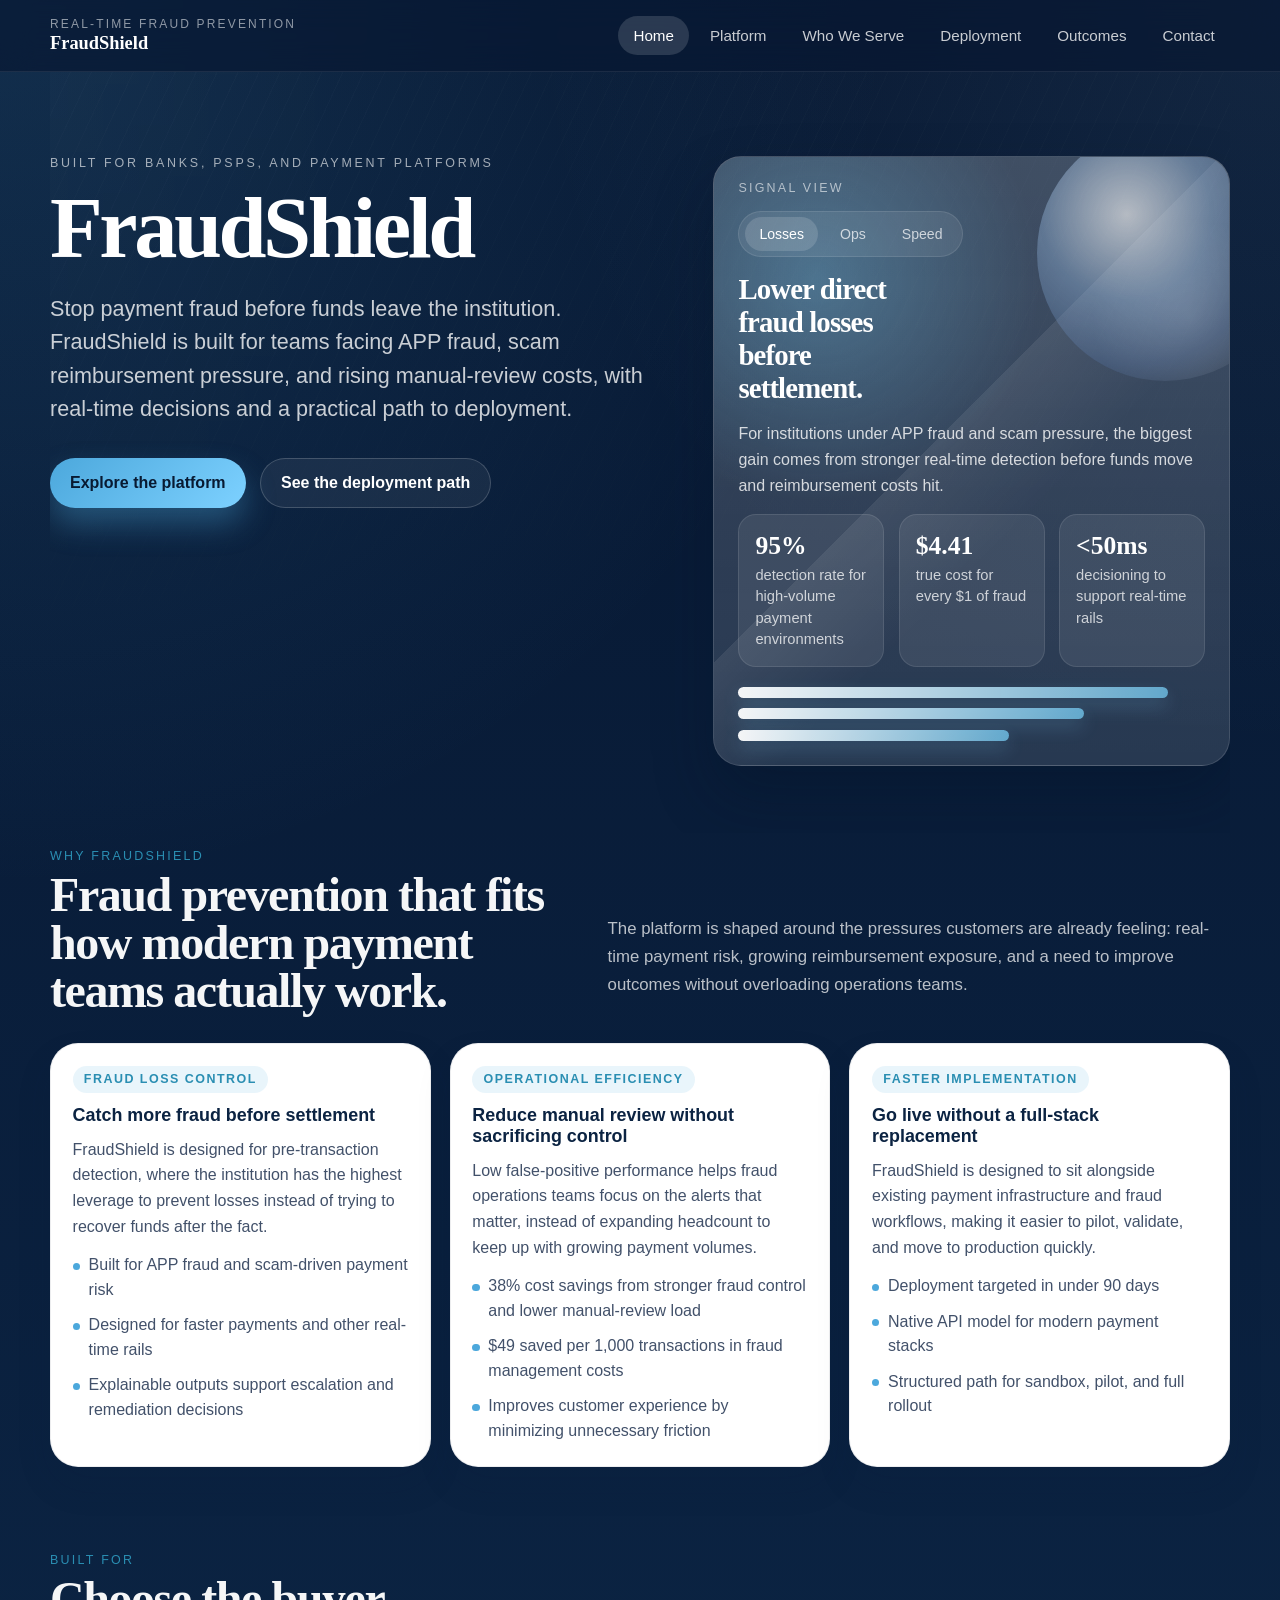
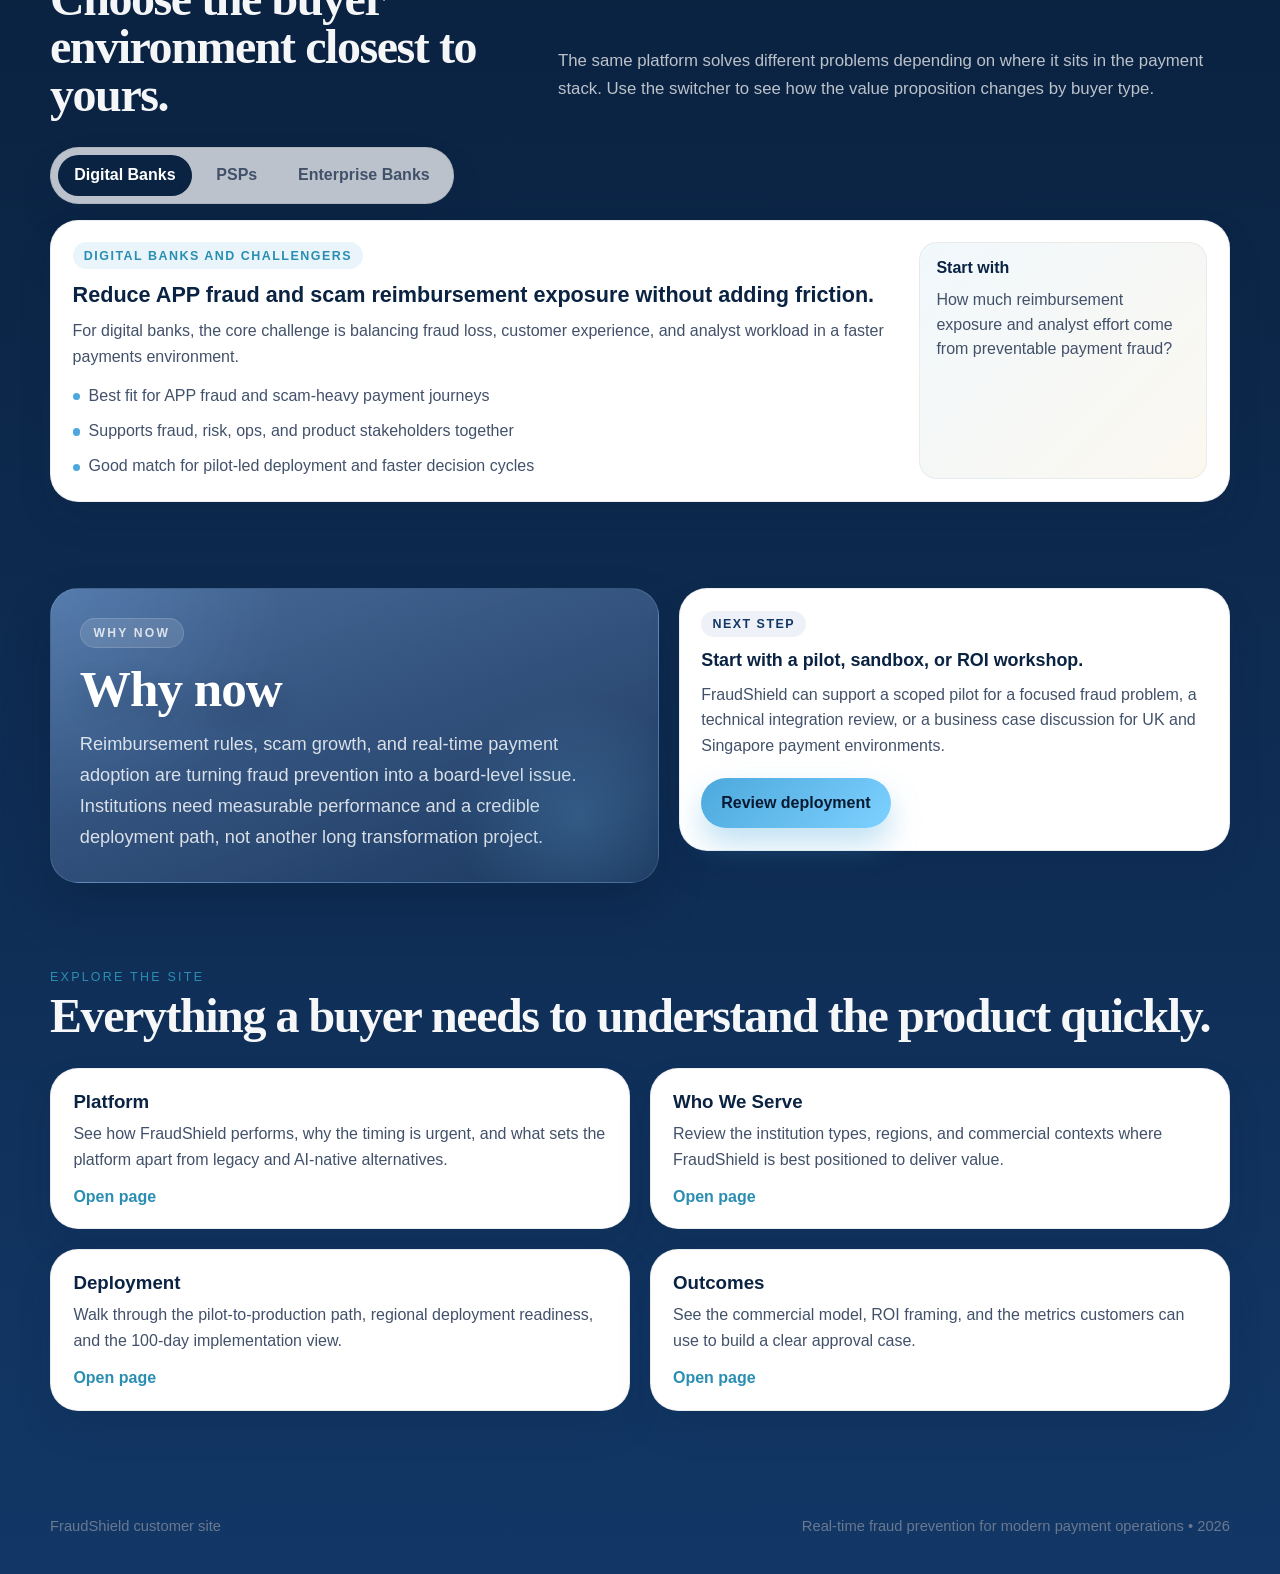
==== commit 231b5a32: "Add contact page and UI refinements across site" ====
--- a/index.html
+++ b/index.html
@@ -27,6 +27,7 @@
           <a href="prioritization.html" data-nav>Who We Serve</a>
           <a href="execution.html" data-nav>Deployment</a>
           <a href="economics.html" data-nav>Outcomes</a>
+          <a href="contact.html" data-nav>Contact</a>
         </nav>
       </div>
     </header>
--- a/assets/styles.css
+++ b/assets/styles.css
@@ -1696,6 +1696,85 @@
   font-weight: 700;
 }
 
+.contact-shell {
+  max-width: 52rem;
+  margin: 0 auto;
+  padding: 1.5rem;
+  border-radius: var(--radius-lg);
+  background: var(--white);
+  border: 1px solid rgba(19, 32, 51, 0.08);
+  box-shadow: var(--shadow-md);
+}
+
+.contact-form {
+  display: grid;
+  gap: 1.2rem;
+}
+
+.contact-grid {
+  display: grid;
+  grid-template-columns: repeat(2, minmax(0, 1fr));
+  gap: 1rem;
+}
+
+.contact-field {
+  display: grid;
+  gap: 0.45rem;
+}
+
+.contact-field span {
+  color: var(--slate-700);
+  font-weight: 600;
+  font-size: 0.95rem;
+}
+
+.contact-field--full {
+  grid-column: 1 / -1;
+}
+
+.contact-field input,
+.contact-field textarea {
+  width: 100%;
+  border-radius: var(--radius-sm);
+  border: 1px solid rgba(19, 32, 51, 0.16);
+  background: rgba(238, 242, 248, 0.7);
+  color: var(--slate-900);
+  padding: 0.75rem 0.85rem;
+  font: inherit;
+  line-height: 1.5;
+  transition: border-color 180ms ease, box-shadow 180ms ease, background-color 180ms ease;
+}
+
+.contact-field textarea {
+  resize: vertical;
+  min-height: 8rem;
+}
+
+.contact-field input:focus,
+.contact-field textarea:focus {
+  outline: none;
+  border-color: rgba(76, 168, 220, 0.8);
+  box-shadow: 0 0 0 3px rgba(76, 168, 220, 0.15);
+  background: var(--white);
+}
+
+.contact-actions {
+  display: flex;
+  align-items: center;
+  gap: 0.9rem;
+  flex-wrap: wrap;
+}
+
+.contact-actions .button {
+  margin-top: 0;
+}
+
+.contact-status {
+  margin: 0;
+  color: var(--slate-700);
+  font-size: 0.92rem;
+}
+
 .footer {
   padding: 1rem 0 2.5rem;
 }
@@ -1808,6 +1887,10 @@
     grid-template-columns: 1fr;
   }
 
+  .contact-grid {
+    grid-template-columns: 1fr;
+  }
+
   .switcher-buttons {
     width: 100%;
     border-radius: 24px;
